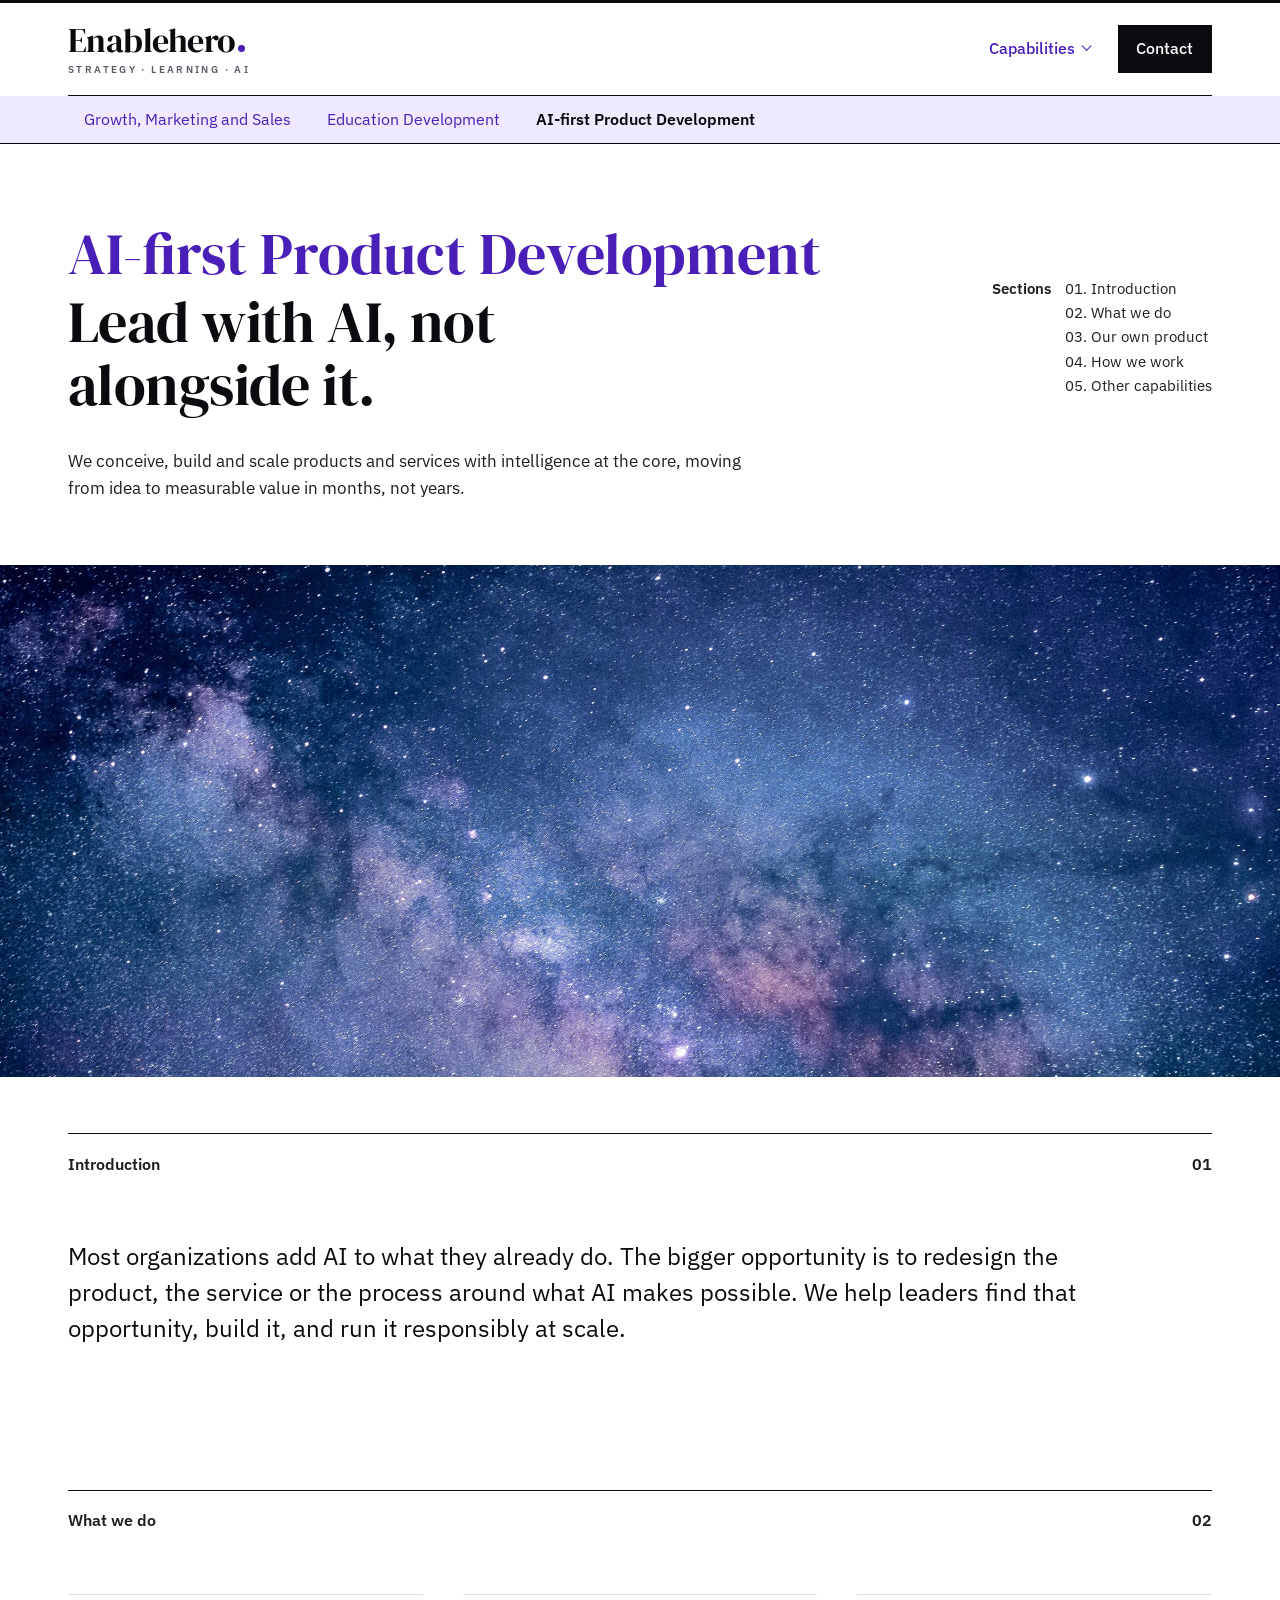
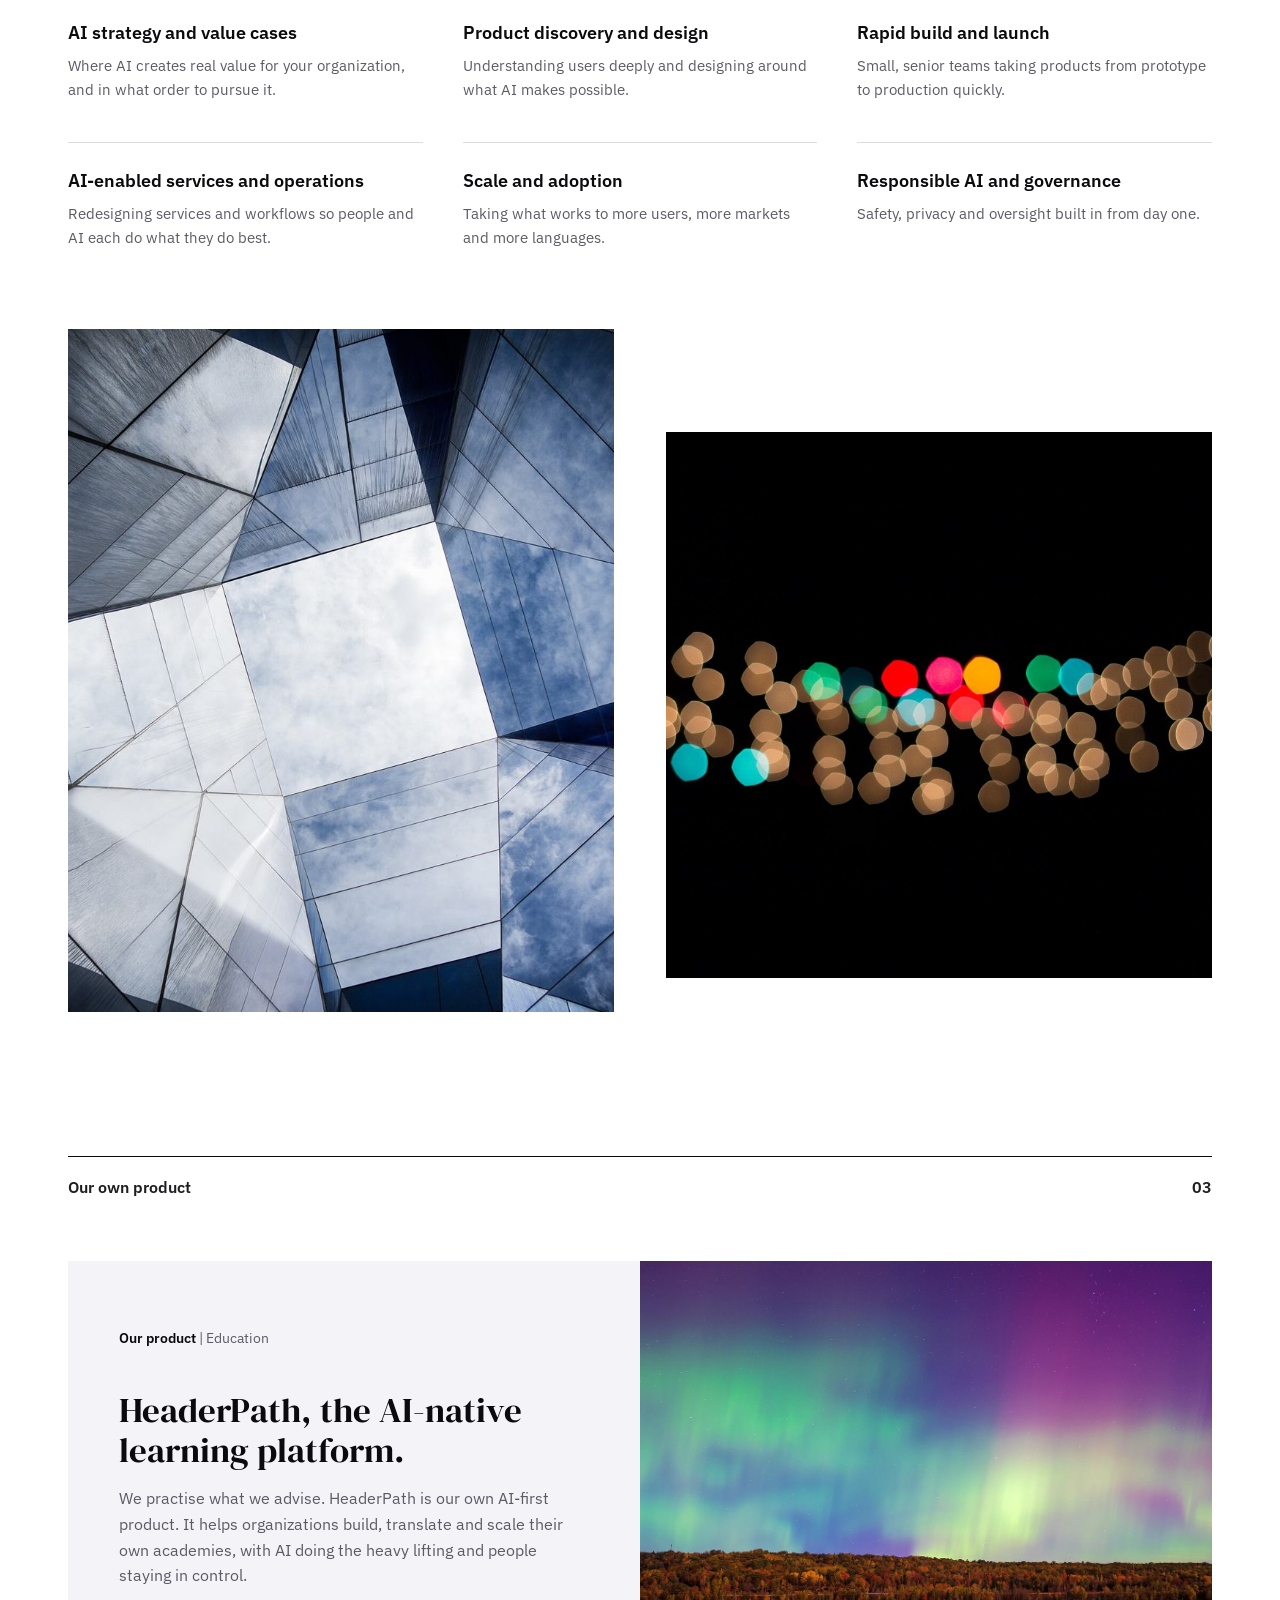
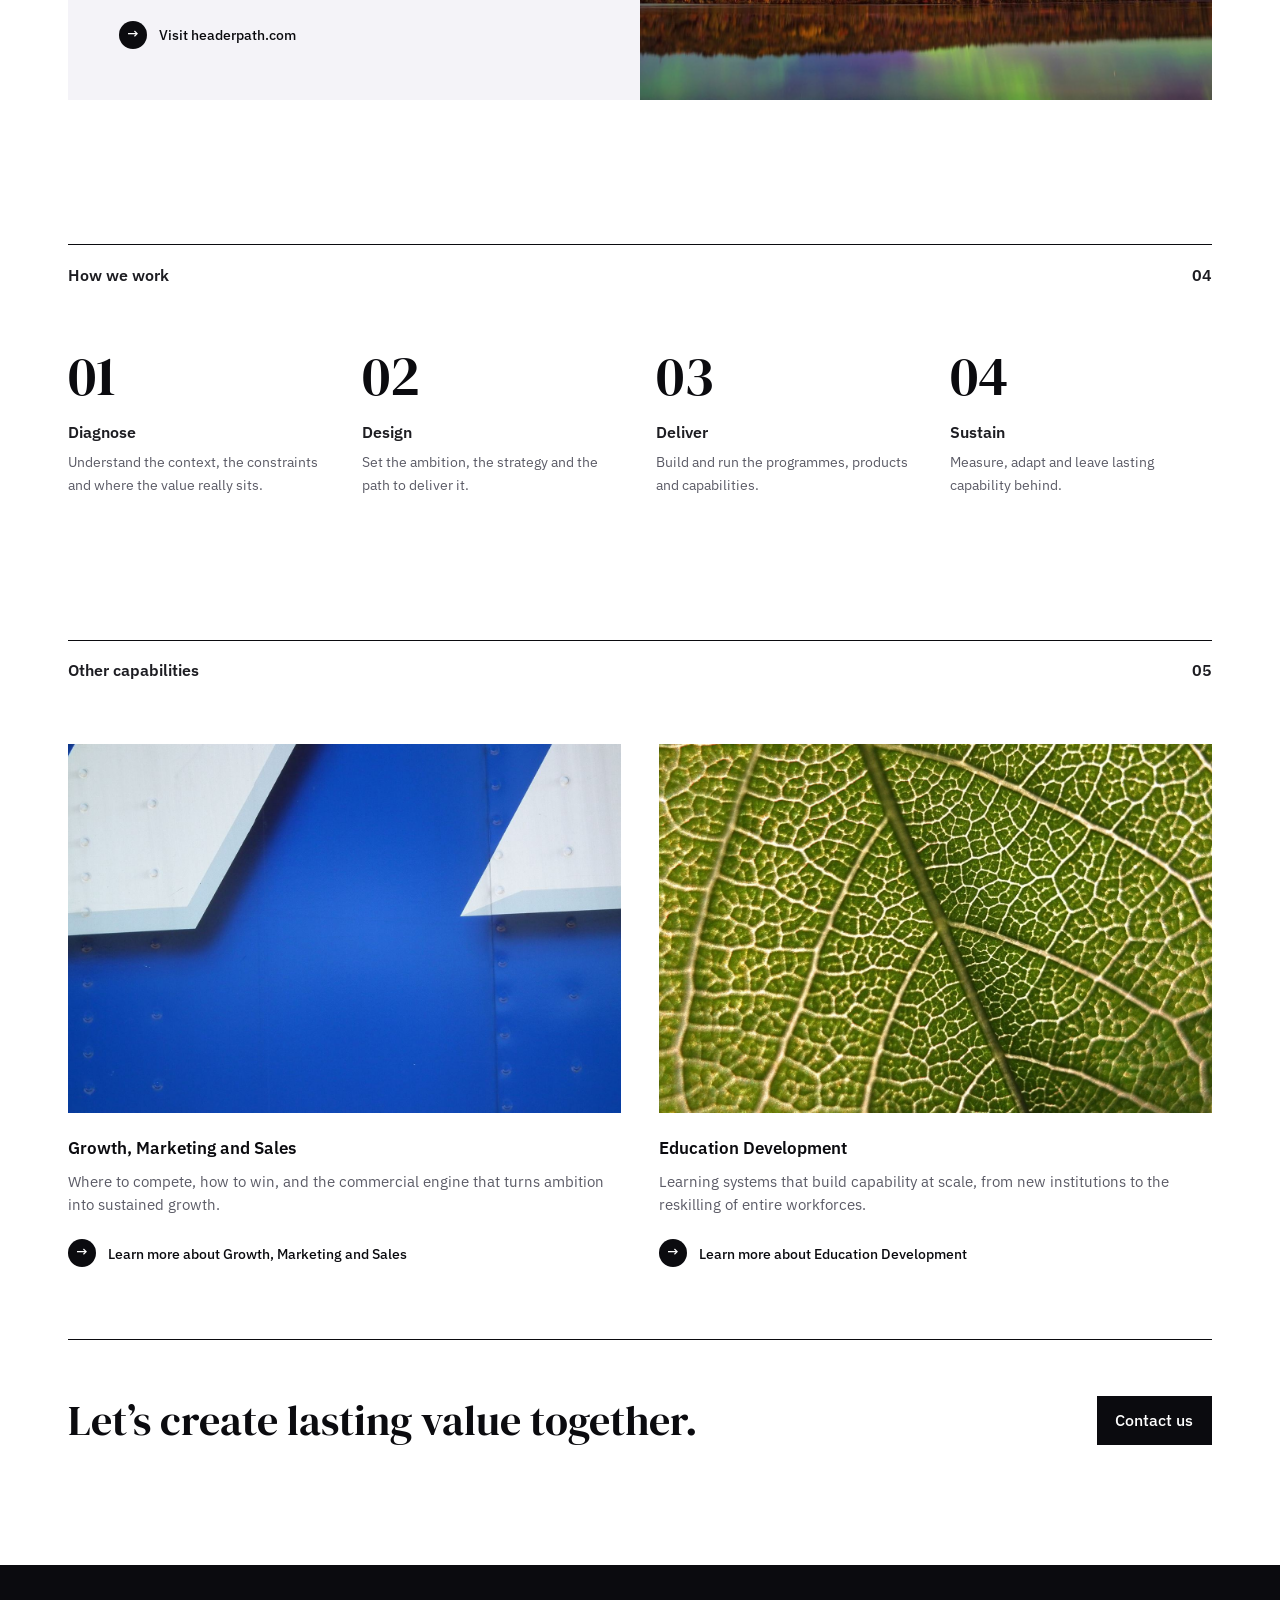
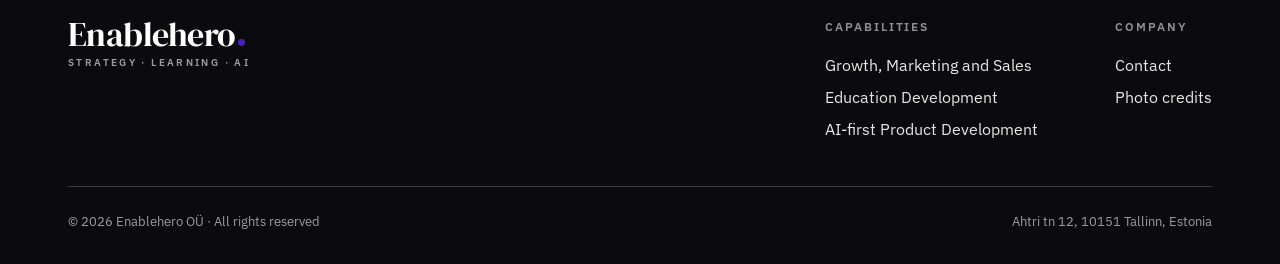
==== ai-first-product-development/index.html @ c3b35227 "feat: reposition site around strategic value creation - New editorial design: serif type, violet acc" ====
<!DOCTYPE html>
<html lang="en">
<head>
  <meta charset="UTF-8" />
  <meta name="viewport" content="width=device-width, initial-scale=1.0" />
  <title>AI-first Product Development · Enablehero</title>
  <meta name="description" content="AI-first product development: AI strategy, product discovery, rapid build and responsible scale. Includes HeaderPath, our AI-native learning platform." />
  <link rel="icon" type="image/svg+xml" href="/favicon.svg" />
  <link rel="preconnect" href="https://fonts.googleapis.com" />
  <link rel="preconnect" href="https://fonts.gstatic.com" crossorigin />
  <link rel="stylesheet" href="https://fonts.googleapis.com/css2?family=DM+Serif+Display&family=IBM+Plex+Sans:wght@400;500;600&display=swap" />
  <link rel="stylesheet" href="/assets/site.css" />
</head>
<body>
  <header class="site-header">
    <div class="wrap">
      <div class="bar">
        <a class="logo" href="/" aria-label="Enablehero home"><span class="logo-word">Enablehero<span class="logo-dot"></span></span><span class="logo-tag">Strategy &middot; Learning &middot; AI</span></a>
        <nav class="menu" aria-label="Main">
          <div class="dd">
            <button class="dd-toggle" type="button" aria-expanded="false" aria-haspopup="true" aria-current="true">Capabilities</button>
            <div class="dd-panel">
            <a href="/growth-marketing-sales/"><strong>Growth, Marketing and Sales</strong><span>Strategy, markets and the commercial engine</span></a>
            <a href="/education-development/"><strong>Education Development</strong><span>Institutions, programmes and capability at scale</span></a>
            <a href="/ai-first-product-development/" aria-current="page"><strong>AI-first Product Development</strong><span>Products and services with AI at the core</span></a>
            </div>
          </div>
          <a class="btn" href="/contact/">Contact</a>
        </nav>
      </div>
    </div>
    <nav class="subnav" aria-label="Capabilities">
      <div class="wrap">
        <ul>
          <li><a href="/growth-marketing-sales/">Growth, Marketing and Sales</a></li>
          <li><a href="/education-development/">Education Development</a></li>
          <li><a href="/ai-first-product-development/" aria-current="page">AI-first Product Development</a></li>
        </ul>
      </div>
    </nav>
  </header>

  <main>
    <div class="wrap">
      <section class="page-head">
        <div>
          <p class="page-title">AI-first Product Development</p>
          <h1>Lead with AI, not alongside it.</h1>
          <p class="lead">We conceive, build and scale products and services with intelligence at the core, moving from idea to measurable value in months, not years.</p>
        </div>
        <nav class="sections" aria-label="Sections">
          <strong>Sections</strong>
          <ol>
            <li><a href="#introduction">01. Introduction</a></li>
            <li><a href="#what-we-do">02. What we do</a></li>
            <li><a href="#headerpath">03. Our own product</a></li>
            <li><a href="#how-we-work">04. How we work</a></li>
            <li><a href="#other-capabilities">05. Other capabilities</a></li>
          </ol>
        </nav>
      </section>
    </div>
    <div class="bleed"><img src="/assets/img/galaxy.jpg" alt="The Milky Way across a star-filled night sky" /></div>
    <section class="block first" id="introduction">
      <div class="wrap">
        <div class="sec-head"><span>Introduction</span><span>01</span></div>
        <p class="intro-text">Most organizations add AI to what they already do. The bigger opportunity is to redesign the product, the service or the process around what AI makes possible. We help leaders find that opportunity, build it, and run it responsibly at scale.</p>
      </div>
    </section>
    <section class="block" id="what-we-do">
      <div class="wrap">
        <div class="sec-head"><span>What we do</span><span>02</span></div>
        <div class="areas">
          <div class="area">
            <h3>AI strategy and value cases</h3>
            <p>Where AI creates real value for your organization, and in what order to pursue it.</p>
          </div>
          <div class="area">
            <h3>Product discovery and design</h3>
            <p>Understanding users deeply and designing around what AI makes possible.</p>
          </div>
          <div class="area">
            <h3>Rapid build and launch</h3>
            <p>Small, senior teams taking products from prototype to production quickly.</p>
          </div>
          <div class="area">
            <h3>AI-enabled services and operations</h3>
            <p>Redesigning services and workflows so people and AI each do what they do best.</p>
          </div>
          <div class="area">
            <h3>Scale and adoption</h3>
            <p>Taking what works to more users, more markets and more languages.</p>
          </div>
          <div class="area">
            <h3>Responsible AI and governance</h3>
            <p>Safety, privacy and oversight built in from day one.</p>
          </div>
        </div>
        <div style="height: clamp(3rem, 7vw, 5rem);"></div>
        <div class="pair">
          <figure><img src="/assets/img/facets.jpg" alt="Prismatic glass facets reflecting the sky" loading="lazy" /></figure>
          <figure><img src="/assets/img/bokeh.jpg" alt="Out-of-focus lights glowing against the dark" loading="lazy" /></figure>
        </div>
      </div>
    </section>
    <section class="block" id="headerpath">
      <div class="wrap">
        <div class="sec-head"><span>Our own product</span><span>03</span></div>
        <div class="story">
          <div class="story-body">
            <p class="story-label"><b>Our product</b> | Education</p>
            <h3>HeaderPath, the AI-native learning platform.</h3>
            <p>We practise what we advise. HeaderPath is our own AI-first product. It helps organizations build, translate and scale their own academies, with AI doing the heavy lifting and people staying in control.</p>
            <a class="more" href="https://headerpath.com" target="_blank" rel="noopener">Visit headerpath.com</a>
          </div>
          <div class="story-img"><img src="/assets/img/aurora.jpg" alt="Green and violet aurora over a still lake" loading="lazy" /></div>
        </div>
      </div>
    </section>
    <section class="block" id="how-we-work">
      <div class="wrap">
        <div class="sec-head"><span>How we work</span><span>04</span></div>
        <ol class="steps">
          <li><strong>Diagnose</strong><span>Understand the context, the constraints and where the value really sits.</span></li>
          <li><strong>Design</strong><span>Set the ambition, the strategy and the path to deliver it.</span></li>
          <li><strong>Deliver</strong><span>Build and run the programmes, products and capabilities.</span></li>
          <li><strong>Sustain</strong><span>Measure, adapt and leave lasting capability behind.</span></li>
        </ol>
      </div>
    </section>
    <section class="block" id="other-capabilities">
      <div class="wrap">
        <div class="sec-head"><span>Other capabilities</span><span>05</span></div>
        <div class="cards two">
          <a class="card" href="/growth-marketing-sales/">
            <div class="card-img"><img src="/assets/img/blue.jpg" alt="Sharp white edges cutting across a deep blue wall" loading="lazy" /></div>
            <h3>Growth, Marketing and Sales</h3>
            <p>Where to compete, how to win, and the commercial engine that turns ambition into sustained growth.</p>
            <span class="more">Learn more about Growth, Marketing and Sales</span>
          </a>
          <a class="card" href="/education-development/">
            <div class="card-img"><img src="/assets/img/leaf.jpg" alt="Macro view of the veins of a green leaf" loading="lazy" /></div>
            <h3>Education Development</h3>
            <p>Learning systems that build capability at scale, from new institutions to the reskilling of entire workforces.</p>
            <span class="more">Learn more about Education Development</span>
          </a>
        </div>
      </div>
    </section>
    <div class="wrap">
      <section class="cta">
        <h2>Let&rsquo;s create lasting value together.</h2>
        <a class="btn" href="/contact/">Contact us</a>
      </section>
    </div>
  </main>

  <footer class="site-footer">
    <div class="wrap">
      <div class="foot-top">
        <a class="logo" href="/" aria-label="Enablehero home"><span class="logo-word">Enablehero<span class="logo-dot"></span></span><span class="logo-tag">Strategy &middot; Learning &middot; AI</span></a>
        <div class="foot-cols">
          <div>
            <h4>Capabilities</h4>
            <a href="/growth-marketing-sales/">Growth, Marketing and Sales</a>
            <a href="/education-development/">Education Development</a>
            <a href="/ai-first-product-development/">AI-first Product Development</a>
          </div>
          <div>
            <h4>Company</h4>
            <a href="/contact/">Contact</a>
            <a href="/credits/">Photo credits</a>
          </div>
        </div>
      </div>
      <div class="foot-bottom">
        <span>&copy; 2026 Enablehero O&Uuml; &middot; All rights reserved</span>
        <span>Ahtri tn 12, 10151 Tallinn, Estonia</span>
      </div>
    </div>
  </footer>

  <script>
    (function () {
      var dd = document.querySelector('.dd');
      var btn = dd.querySelector('.dd-toggle');
      function set(open) { dd.classList.toggle('open', open); btn.setAttribute('aria-expanded', open); }
      btn.addEventListener('click', function (e) { e.stopPropagation(); set(!dd.classList.contains('open')); });
      document.addEventListener('click', function (e) { if (!dd.contains(e.target)) set(false); });
      document.addEventListener('keydown', function (e) { if (e.key === 'Escape') { set(false); btn.focus(); } });
    })();
  </script>
</body>
</html>
---- assets/site.css ----
/* Enablehero — editorial light theme */

*, *::before, *::after { box-sizing: border-box; margin: 0; padding: 0; }

:root {
  --ink: #0b0b0f;
  --text: #1d1d22;
  --muted: #5b5b66;
  --line: #0b0b0f;
  --hair: #dcdce2;
  --soft: #f4f3f8;
  --violet: #4a1fb8;
  --violet-soft: #efeaff;
  --bg: #fff;
  --serif: "DM Serif Display", Georgia, "Times New Roman", serif;
  --sans: "IBM Plex Sans", -apple-system, BlinkMacSystemFont, "Segoe UI", Helvetica, Arial, sans-serif;
  --max: 1208px;
  --gutter: clamp(1rem, 4vw, 2rem);
}

html { scroll-behavior: smooth; }

body {
  background: var(--bg);
  color: var(--text);
  font-family: var(--sans);
  font-size: 1rem;
  line-height: 1.6;
  -webkit-font-smoothing: antialiased;
  border-top: 3px solid var(--ink);
  overflow-x: hidden;
}

a { color: inherit; text-decoration: none; }
img { display: block; max-width: 100%; }
button { font: inherit; color: inherit; background: none; border: 0; cursor: pointer; }

.wrap { width: 100%; max-width: var(--max); margin: 0 auto; padding: 0 var(--gutter); }

/* ---------- Header ---------- */

.site-header { position: relative; z-index: 30; background: var(--bg); }

.bar {
  display: flex;
  align-items: center;
  justify-content: space-between;
  gap: 1rem;
  padding: 1.25rem 0;
  border-bottom: 1px solid var(--line);
}

.logo { display: inline-flex; flex-direction: column; line-height: 1; color: var(--ink); }
.logo-word {
  font-family: var(--serif);
  font-size: clamp(1.75rem, 3vw, 2.15rem);
  letter-spacing: -0.015em;
  white-space: nowrap;
}
.logo-dot {
  display: inline-block;
  width: 0.2em;
  height: 0.2em;
  margin-left: 0.06em;
  background: var(--violet);
  border-radius: 50%;
}
.logo-tag {
  margin-top: 0.45rem;
  font-size: 0.62rem;
  font-weight: 600;
  letter-spacing: 0.24em;
  text-transform: uppercase;
  color: var(--muted);
}

.menu { display: flex; align-items: center; gap: clamp(0.75rem, 2.5vw, 1.75rem); }

.dd { position: relative; }
.dd-toggle {
  display: inline-flex;
  align-items: center;
  gap: 0.45rem;
  font-weight: 500;
  padding: 0.6rem 0;
}
.dd-toggle::after {
  content: "";
  width: 0.45em;
  height: 0.45em;
  border-right: 1.5px solid currentColor;
  border-bottom: 1.5px solid currentColor;
  transform: translateY(-0.15em) rotate(45deg);
  transition: transform 0.2s;
}
.dd-toggle[aria-current="true"] { color: var(--violet); }
.dd:hover .dd-toggle::after, .dd.open .dd-toggle::after { transform: translateY(0.1em) rotate(-135deg); }

.dd-panel {
  position: absolute;
  right: 0;
  top: 100%;
  width: min(92vw, 380px);
  background: var(--bg);
  border: 1px solid var(--line);
  padding: 0.5rem 0;
  opacity: 0;
  visibility: hidden;
  transform: translateY(6px);
  transition: opacity 0.18s, transform 0.18s, visibility 0.18s;
}
.dd:hover .dd-panel, .dd:focus-within .dd-panel, .dd.open .dd-panel {
  opacity: 1;
  visibility: visible;
  transform: translateY(0);
}
.dd-panel a { display: block; padding: 0.85rem 1.25rem; }
.dd-panel a + a { border-top: 1px solid var(--hair); }
.dd-panel strong { display: block; font-weight: 600; }
.dd-panel span { display: block; font-size: 0.85rem; color: var(--muted); }
.dd-panel a:hover strong, .dd-panel a[aria-current="page"] strong { color: var(--violet); }

.btn {
  display: inline-flex;
  align-items: center;
  gap: 0.6rem;
  background: var(--ink);
  color: #fff;
  border: 1px solid var(--ink);
  font-weight: 500;
  padding: 0.65rem 1.1rem;
  transition: background 0.2s, color 0.2s;
}
.btn:hover { background: var(--violet); border-color: var(--violet); }
.btn.line { background: transparent; color: var(--ink); }
.btn.line:hover { background: var(--ink); color: #fff; border-color: var(--ink); }

/* Sub-nav (capability pages) */

.subnav {
  background: var(--violet-soft);
  border-bottom: 1px solid var(--line);
  overflow-x: auto;
  scrollbar-width: none;
}
.subnav::-webkit-scrollbar { display: none; }
.subnav ul { list-style: none; display: flex; gap: 0.25rem; white-space: nowrap; }
.subnav a { display: block; padding: 0.7rem 1rem; color: var(--violet); }
.subnav a[aria-current="page"] { color: var(--ink); font-weight: 600; }
.subnav a:hover { text-decoration: underline; text-underline-offset: 4px; }

/* ---------- Page head ---------- */

.page-head {
  display: grid;
  grid-template-columns: 1fr auto;
  gap: 2rem 4rem;
  padding: clamp(3rem, 7vw, 5rem) 0 clamp(2.5rem, 5vw, 4rem);
}
.page-title {
  font-family: var(--serif);
  font-weight: 400;
  font-size: clamp(2.4rem, 5vw, 3.6rem);
  line-height: 1.05;
  color: var(--violet);
}
.page-head h1 {
  margin-top: 0.4rem;
  font-family: var(--serif);
  font-weight: 400;
  font-size: clamp(2.4rem, 5vw, 3.6rem);
  line-height: 1.08;
  letter-spacing: -0.01em;
  color: var(--ink);
  max-width: 15ch;
}
.page-head .lead { margin-top: 2rem; max-width: 44rem; font-size: 1.05rem; }

.sections { display: flex; gap: 0.9rem; padding-top: 3.2rem; font-size: 0.95rem; }
.sections strong { font-weight: 600; }
.sections ol { list-style: none; }
.sections a:hover { color: var(--violet); text-decoration: underline; text-underline-offset: 3px; }

/* ---------- Full-bleed image ---------- */

.bleed { width: 100%; height: clamp(260px, 40vw, 600px); overflow: hidden; background: var(--soft); }
.bleed img { width: 100%; height: 100%; object-fit: cover; }

/* ---------- Sections ---------- */

.block { padding: clamp(3rem, 6vw, 4.5rem) 0; scroll-margin-top: 1rem; }
.block.first { padding-top: clamp(2.5rem, 5vw, 3.5rem); }

.sec-head {
  display: flex;
  justify-content: space-between;
  align-items: baseline;
  gap: 1rem;
  padding-top: 1.1rem;
  border-top: 1px solid var(--line);
  margin-bottom: clamp(2rem, 5vw, 3.75rem);
  font-weight: 600;
}

.intro-text {
  font-size: clamp(1.2rem, 2vw, 1.5rem);
  line-height: 1.5;
  max-width: 64rem;
  color: var(--ink);
}
.intro-text + .intro-text { margin-top: 1.25rem; }

/* Cards */

.cards { display: grid; grid-template-columns: repeat(3, 1fr); gap: clamp(1.5rem, 3vw, 2.5rem); }
.cards.two { grid-template-columns: repeat(2, 1fr); }
.card-img { aspect-ratio: 3 / 2; overflow: hidden; background: var(--soft); }
.card-img img { width: 100%; height: 100%; object-fit: cover; transition: transform 0.6s ease; }
.card:hover .card-img img { transform: scale(1.03); }
.card h3 { margin-top: 1.4rem; font-size: 1.05rem; font-weight: 600; color: var(--ink); }
.card p { margin-top: 0.5rem; font-size: 0.92rem; color: var(--muted); max-width: 34rem; }

.more {
  display: inline-flex;
  align-items: center;
  gap: 0.75rem;
  margin-top: 1.4rem;
  font-size: 0.9rem;
  font-weight: 500;
  color: var(--ink);
}
.more::before {
  content: "→";
  display: inline-grid;
  place-items: center;
  width: 1.75rem;
  height: 1.75rem;
  border-radius: 50%;
  background: var(--ink);
  color: #fff;
  font-size: 0.85rem;
  transition: background 0.2s, transform 0.2s;
}
a:hover .more::before, a.more:hover::before { background: var(--violet); transform: translateX(3px); }

/* Story */

.story { display: grid; grid-template-columns: 1fr 1fr; min-height: 420px; }
.story-body {
  background: var(--soft);
  padding: clamp(1.75rem, 4vw, 3.25rem);
  display: flex;
  flex-direction: column;
}
.story-label { font-size: 0.85rem; color: var(--muted); }
.story-label b { color: var(--ink); font-weight: 600; }
.story h3 {
  margin-top: auto;
  padding-top: 2.5rem;
  font-family: var(--serif);
  font-weight: 400;
  font-size: clamp(1.6rem, 2.8vw, 2.2rem);
  line-height: 1.15;
  color: var(--ink);
}
.story p { margin-top: 1rem; color: var(--muted); max-width: 32rem; }
.story .more { margin-top: 2rem; }
.story-img { overflow: hidden; background: var(--soft); }
.story-img img { width: 100%; height: 100%; object-fit: cover; }

/* Image pair */

.pair { display: grid; grid-template-columns: 1fr 1fr; gap: clamp(1.5rem, 4vw, 3.5rem); align-items: start; }
.pair figure:first-child { aspect-ratio: 4 / 5; }
.pair figure:last-child { aspect-ratio: 1 / 1; margin-top: clamp(2rem, 8vw, 7rem); }
.pair figure { overflow: hidden; background: var(--soft); }
.pair img { width: 100%; height: 100%; object-fit: cover; }

/* Big list (audiences) */

.big-list { display: grid; grid-template-columns: repeat(4, 1fr); gap: 2rem; margin-top: clamp(2.5rem, 5vw, 3.5rem); }
.big-list .big {
  display: block;
  font-family: var(--serif);
  font-size: clamp(1.9rem, 3vw, 2.5rem);
  line-height: 1.05;
  color: var(--ink);
}
.big-list strong { display: block; margin-top: 0.9rem; font-size: 0.9rem; font-weight: 600; }
.big-list p { margin-top: 0.2rem; font-size: 0.88rem; color: var(--muted); }

/* Areas */

.areas { display: grid; grid-template-columns: repeat(3, 1fr); gap: 2.5rem 2.5rem; }
.areas.two { grid-template-columns: repeat(2, 1fr); }
.area { border-top: 1px solid var(--hair); padding-top: 1.25rem; }
.area .num { font-size: 0.8rem; font-weight: 600; color: var(--violet); }
.area h3 { margin-top: 0.4rem; font-size: 1.1rem; font-weight: 600; color: var(--ink); line-height: 1.35; }
.area h3.serif { font-family: var(--serif); font-weight: 400; font-size: clamp(1.4rem, 2.2vw, 1.7rem); line-height: 1.2; }
.area p { margin-top: 0.5rem; color: var(--muted); font-size: 0.95rem; }
a.area:hover h3 { color: var(--violet); }

/* Steps */

.steps { list-style: none; display: grid; grid-template-columns: repeat(4, 1fr); gap: 2rem; counter-reset: s; }
.steps li { counter-increment: s; }
.steps li::before {
  content: "0" counter(s);
  display: block;
  font-family: var(--serif);
  font-size: clamp(2.6rem, 4.5vw, 3.5rem);
  line-height: 1;
  color: var(--ink);
}
.steps strong { display: block; margin-top: 1rem; font-weight: 600; }
.steps span { display: block; margin-top: 0.25rem; font-size: 0.9rem; color: var(--muted); }

/* Contact */

.mail {
  display: inline-block;
  font-family: var(--serif);
  font-size: clamp(2rem, 5vw, 3.4rem);
  line-height: 1.1;
  color: var(--ink);
  word-break: break-word;
}
.mail:hover { color: var(--violet); }
.mail-actions { display: flex; flex-wrap: wrap; gap: 0.75rem; margin-top: 1.75rem; }

.checklist { list-style: none; margin-top: 0.75rem; }
.checklist li { padding: 0.55rem 0; border-bottom: 1px solid var(--hair); }
address { font-style: normal; margin-top: 0.75rem; line-height: 1.8; }

/* CTA */

.cta {
  display: flex;
  align-items: center;
  justify-content: space-between;
  flex-wrap: wrap;
  gap: 1.5rem;
  padding: clamp(2.5rem, 5vw, 3.5rem) 0;
  border-top: 1px solid var(--line);
}
.cta h2 { font-family: var(--serif); font-weight: 400; font-size: clamp(1.8rem, 3.5vw, 2.6rem); line-height: 1.1; color: var(--ink); }

/* Footer */

.site-footer { background: var(--ink); color: #fff; margin-top: clamp(2rem, 5vw, 4rem); }
.site-footer .logo { color: #fff; }
.site-footer .logo-tag { color: rgba(255, 255, 255, 0.6); }
.foot-top { display: flex; justify-content: space-between; gap: 2.5rem; flex-wrap: wrap; padding: 3.25rem 0 2.5rem; }
.foot-cols { display: flex; gap: clamp(2rem, 6vw, 5rem); flex-wrap: wrap; }
.foot-cols h4 { font-size: 0.75rem; font-weight: 600; letter-spacing: 0.16em; text-transform: uppercase; color: rgba(255, 255, 255, 0.55); margin-bottom: 0.9rem; }
.foot-cols a { display: block; padding: 0.2rem 0; color: rgba(255, 255, 255, 0.9); }
.foot-cols a:hover { color: #fff; text-decoration: underline; text-underline-offset: 3px; }
.foot-bottom {
  display: flex;
  justify-content: space-between;
  gap: 0.75rem 1.5rem;
  flex-wrap: wrap;
  padding: 1.5rem 0 2rem;
  border-top: 1px solid rgba(255, 255, 255, 0.2);
  font-size: 0.82rem;
  color: rgba(255, 255, 255, 0.6);
}

/* Credits */

.credits { list-style: none; max-width: 56rem; }
.credits li { display: flex; justify-content: space-between; gap: 1rem; padding: 0.85rem 0; border-bottom: 1px solid var(--hair); }
.credits a { color: var(--violet); white-space: nowrap; }

/* ---------- Responsive ---------- */

@media (max-width: 960px) {
  .page-head { grid-template-columns: 1fr; }
  .sections { display: none; }
  .cards, .areas { grid-template-columns: 1fr 1fr; }
  .big-list, .steps { grid-template-columns: 1fr 1fr; }
  .story { grid-template-columns: 1fr; }
  .story-img { aspect-ratio: 16 / 10; order: -1; }
}

@media (max-width: 640px) {
  .cards, .cards.two, .areas, .areas.two { grid-template-columns: 1fr; }
  .pair { grid-template-columns: 1fr; }
  .pair figure:last-child { margin-top: 0; aspect-ratio: 4 / 3; }
  .pair figure:first-child { aspect-ratio: 4 / 3; }
  .logo-tag { display: none; }
  .bar { padding: 1rem 0; }
  .menu .btn { padding: 0.55rem 0.85rem; }
  .dd-panel { position: fixed; left: var(--gutter); right: var(--gutter); top: 70px; width: auto; }
  .credits li { flex-direction: column; gap: 0.25rem; }
}

@media (max-width: 380px) {
  .big-list, .steps { grid-template-columns: 1fr; }
  .logo-word { font-size: 1.55rem; }
}
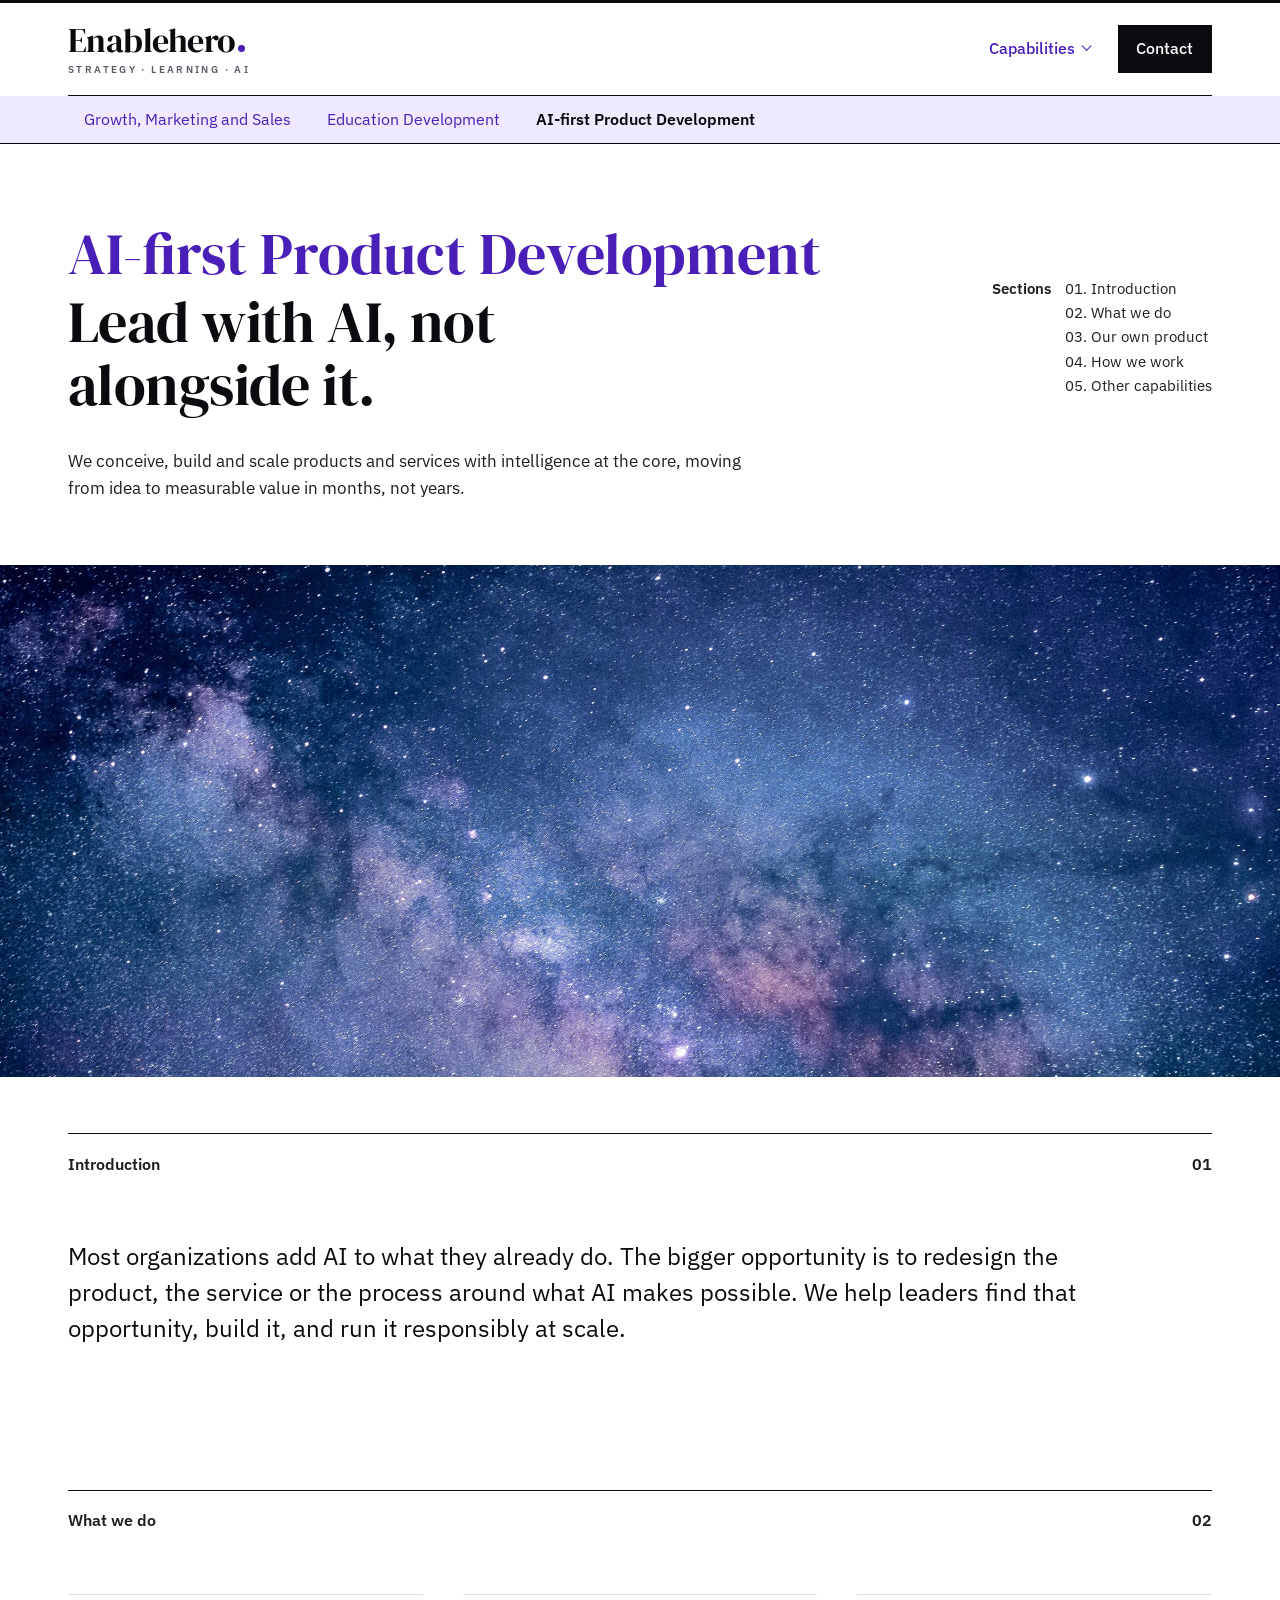
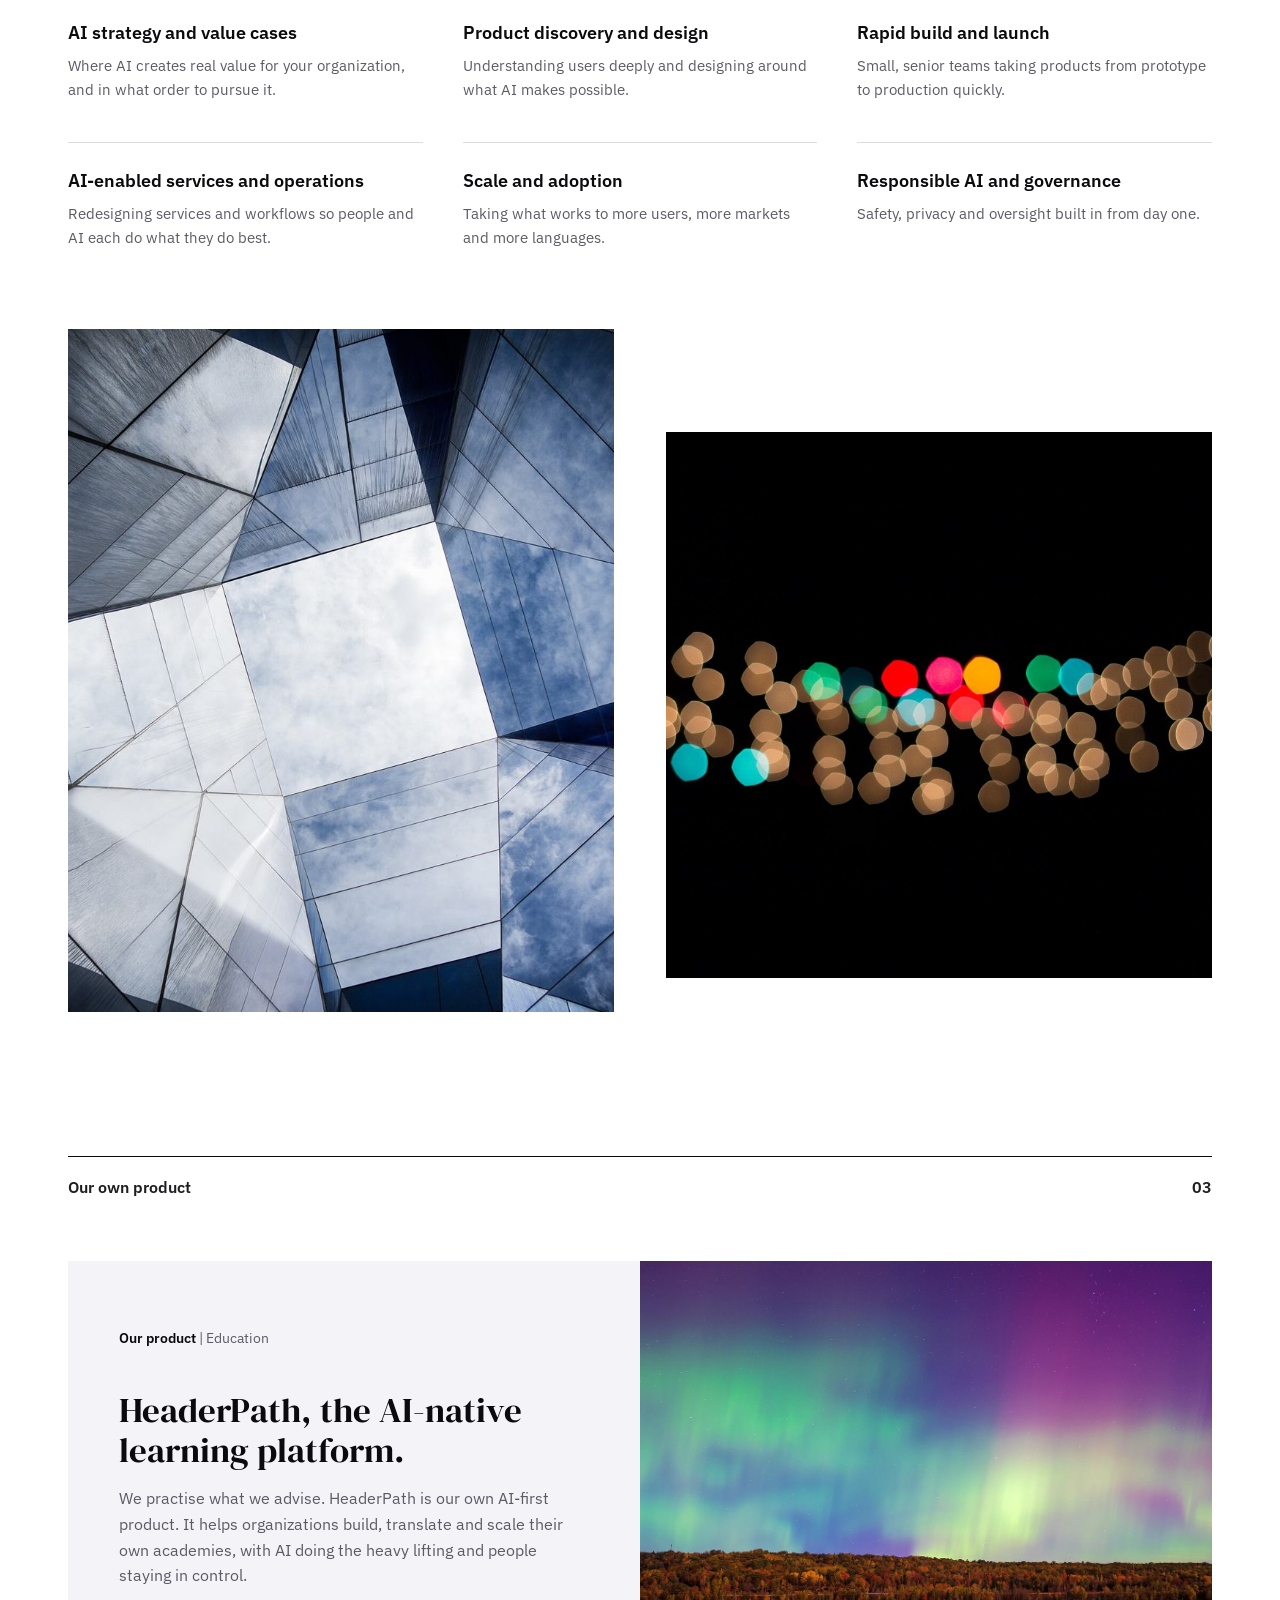
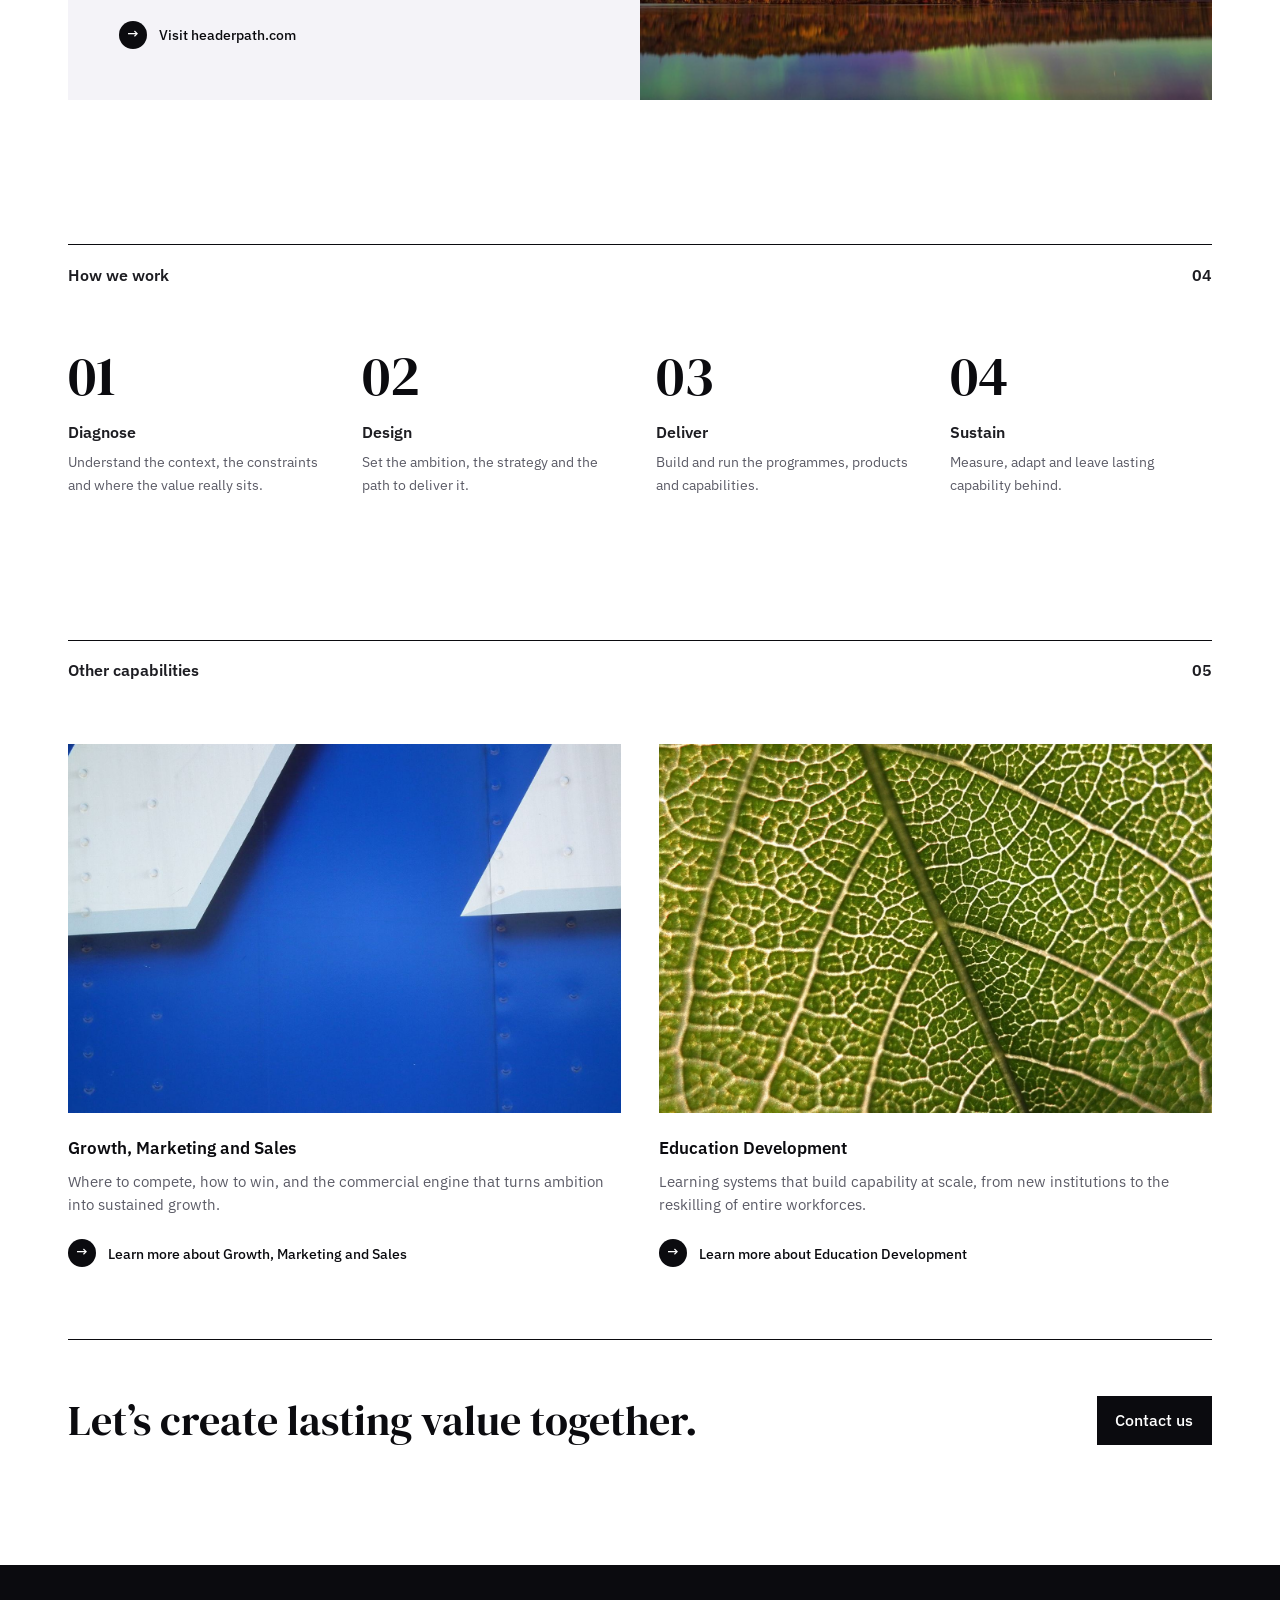
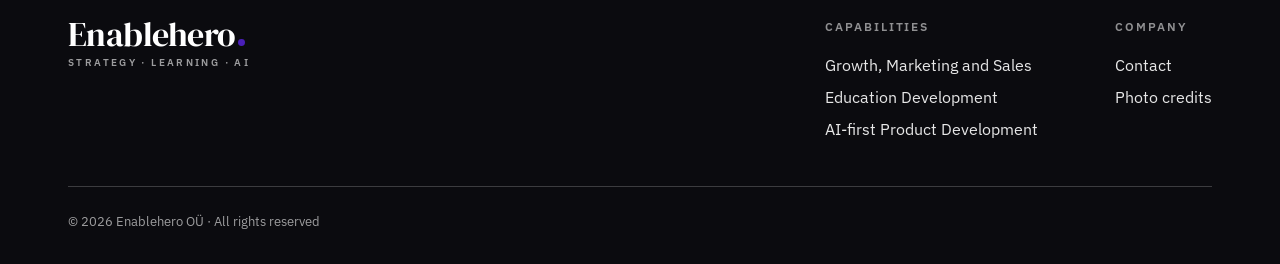
==== commit a36d5660: "feat: rebuild contact page with offices map, drop footer address Co-Authored-By: Claude Opus 5.5 <no" ====
--- a/ai-first-product-development/index.html
+++ b/ai-first-product-development/index.html
@@ -175,7 +175,6 @@
       </div>
       <div class="foot-bottom">
         <span>&copy; 2026 Enablehero O&Uuml; &middot; All rights reserved</span>
-        <span>Ahtri tn 12, 10151 Tallinn, Estonia</span>
       </div>
     </div>
   </footer>
--- a/assets/site.css
+++ b/assets/site.css
@@ -399,3 +399,25 @@
   .big-list, .steps { grid-template-columns: 1fr; }
   .logo-word { font-size: 1.55rem; }
 }
+
+/* ---------- Contact hero: offices + map ---------- */
+.contact-title { grid-column: 1 / -1; }
+.contact-head h1 { max-width: none; }
+@media (min-width: 1100px) { .contact-head h1 { white-space: nowrap; } }
+.contact-head .mail { display: inline-block; font-size: clamp(1.4rem, 2.6vw, 2rem); }
+.offices { display: grid; grid-template-columns: 1fr 1fr; gap: 2.5rem; align-content: start; min-width: 30rem; }
+.office { border-top: 1px solid var(--hair); padding-top: 1rem; }
+.office h3 { font-size: 1rem; font-weight: 600; margin-bottom: 0.5rem; }
+.office address { font-style: normal; color: var(--muted); line-height: 1.6; }
+@media (max-width: 960px) { .offices { min-width: 0; } }
+@media (max-width: 640px) { .offices { grid-template-columns: 1fr; } }
+.map { position: relative; margin: 0 0 clamp(3rem, 7vw, 5rem); width: 100%; }
+.map img { display: block; width: 100%; height: 100%; }
+.pin { position: absolute; padding: 0; border: 0; cursor: pointer; width: 14px; height: 14px; margin: -7px 0 0 -7px; border-radius: 50%; background: var(--violet); box-shadow: 0 0 0 6px rgba(74, 31, 184, 0.18); }
+.pin::after { content: ""; position: absolute; inset: -6px; border-radius: 50%; border: 2px solid var(--violet); opacity: 0; animation: pin-pulse 2.4s ease-out infinite; }
+.pin-label { position: absolute; left: 50%; bottom: calc(100% + 12px); transform: translateX(-50%); padding: 0.25rem 0.6rem; background: var(--ink); color: #fff; font: 500 0.8rem/1.2 var(--sans); white-space: nowrap; }
+.pin-tip { position: absolute; left: 50%; top: calc(100% + 12px); transform: translate(-50%, 4px); padding: 0.6rem 0.8rem; background: #fff; color: var(--text); border: 1px solid var(--hair); box-shadow: 0 8px 24px rgba(11, 11, 15, 0.12); font: 400 0.85rem/1.5 var(--sans); text-align: left; white-space: nowrap; opacity: 0; visibility: hidden; transition: opacity 0.15s ease, transform 0.15s ease; z-index: 2; pointer-events: none; }
+.pin:hover .pin-tip, .pin:focus-visible .pin-tip { opacity: 1; visibility: visible; transform: translate(-50%, 0); }
+.pin:focus-visible { outline: 2px solid var(--ink); outline-offset: 4px; }
+@keyframes pin-pulse { 0% { transform: scale(0.6); opacity: 0.8; } 100% { transform: scale(2.2); opacity: 0; } }
+@media (prefers-reduced-motion: reduce) { .pin::after { animation: none; } }
